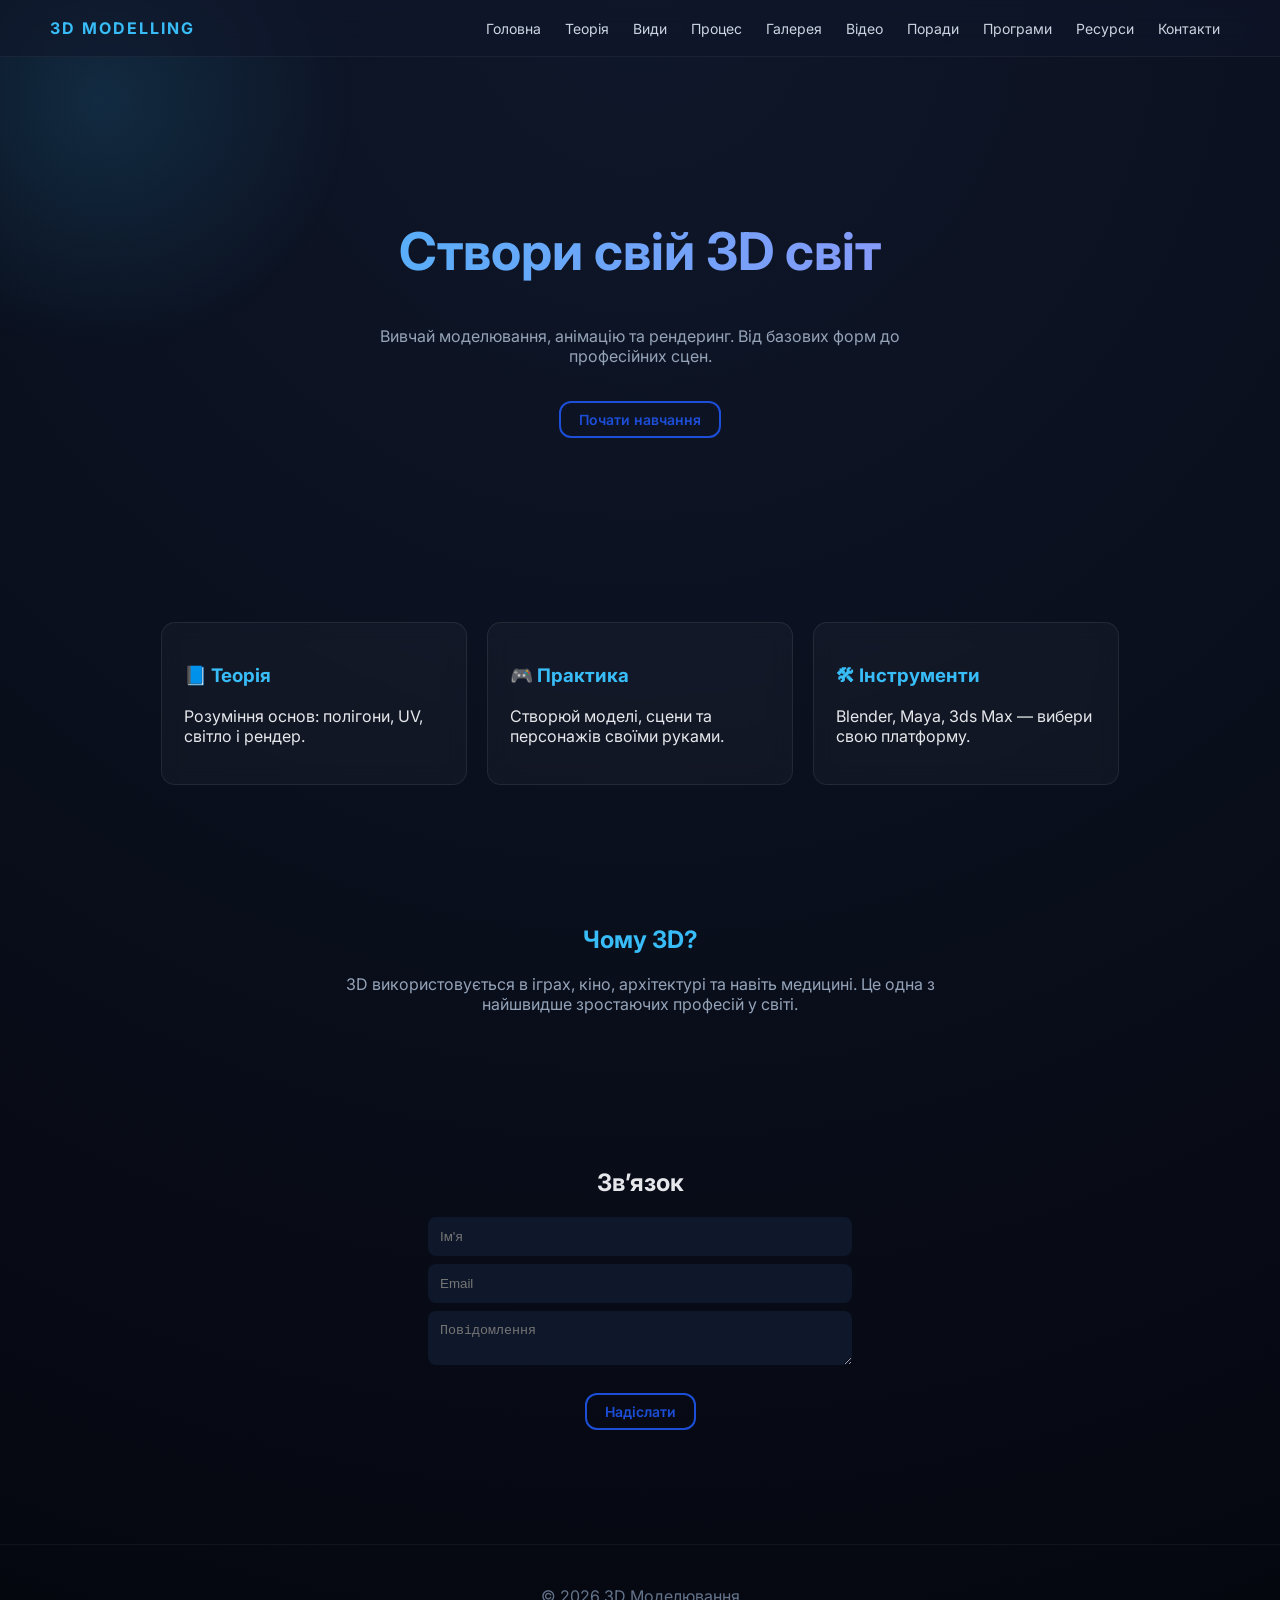
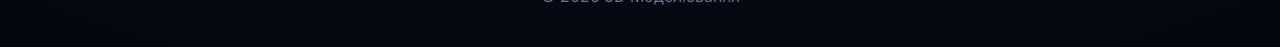
==== index.html @ 06ac2117 "Add files via upload" ====
<!DOCTYPE html>
<html lang="uk">

<head>
<link rel="preconnect" href="https://fonts.googleapis.com">
<link rel="preconnect" href="https://fonts.gstatic.com" crossorigin>
<link href="https://fonts.googleapis.com/css2?family=Inter:wght@400;500;600;700&display=swap" rel="stylesheet">
  <meta charset="UTF-8">
  <meta name="viewport" content="width=device-width, initial-scale=1.0">
  <title>3D Моделювання</title>
  <link rel="stylesheet" href="style.css">
</head>

<body>

<header>
  <div class="logo">3D MODELLING</div>

  <nav>
    <a href="index.html">Головна</a>
    <a href="theory.html">Теорія</a>
    <a href="types.html">Види</a>
    <a href="process.html">Процес</a>
    <a href="gallery.html">Галерея</a>
    <a href="video.html">Відео</a>
    <a href="tips.html">Поради</a>
    <a href="tools.html">Програми</a>
    <a href="resources.html">Ресурси</a>
    <a href="contact.html">Контакти</a>
  </nav>
</header>

<!-- HERO -->
<section class="hero">
  <h1>Створи свій 3D світ</h1>
  <p>Вивчай моделювання, анімацію та рендеринг. Від базових форм до професійних сцен.</p>
  <a class="btn-outline btn-small" href="theory.html">Почати навчання</a>
</section>

<!-- FEATURES -->
<section class="cards">

  <div class="info-card">
    <h3>📘 Теорія</h3>
    <p>Розуміння основ: полігони, UV, світло і рендер.</p>
  </div>

  <div class="info-card">
    <h3>🎮 Практика</h3>
    <p>Створюй моделі, сцени та персонажів своїми руками.</p>
  </div>

  <div class="info-card">
    <h3>🛠 Інструменти</h3>
    <p>Blender, Maya, 3ds Max — вибери свою платформу.</p>
  </div>

</section>

<!-- MINI INFO SECTION -->
<section class="hero" style="padding: 60px 20px;">
  <h2 style="color:#38bdf8;">Чому 3D?</h2>
  <p>3D використовується в іграх, кіно, архітектурі та навіть медицині. Це одна з найшвидше зростаючих професій у світі.</p>
</section>

<!-- CONTACT -->
<section class="contact">
  <h2>Зв’язок</h2>

  <form>
    <input type="text" placeholder="Ім'я">
    <input type="email" placeholder="Email">
    <textarea placeholder="Повідомлення"></textarea>
     <a class="btn-outline btn-small">Надіслати</a>
  </form>
</section>

<footer>
  <p>© 2026 3D Моделювання</p>
</footer>

</body>
</html>
---- style.css ----
/* ========== GLOBAL ========== */
body {
  margin: 0;
  font-family: 'Inter', sans-serif;
  background: radial-gradient(circle at top, #0f172a, #05070f);
  color: #e5e7eb;
  overflow-x: hidden;
}

/* subtle glow background */
body::before {
  content: "";
  position: fixed;
  width: 600px;
  height: 600px;
  background: radial-gradient(circle, rgba(56,189,248,0.15), transparent 60%);
  top: -200px;
  left: -200px;
  z-index: -1;
}

/* ========== HEADER ========== */
header {
  display: flex;
  justify-content: space-between;
  align-items: center;
  padding: 18px 50px;
  background: rgba(15, 23, 42, 0.6);
  backdrop-filter: blur(12px);
  position: sticky;
  top: 0;
  z-index: 100;
  border-bottom: 1px solid rgba(255,255,255,0.05);
}

.logo {
  font-weight: 700;
  letter-spacing: 2px;
  color: #38bdf8;
}

nav a {
  margin: 0 10px;
  color: #cbd5e1;
  text-decoration: none;
  font-size: 14px;
  transition: 0.3s;
}

nav a:hover {
  color: #38bdf8;
}

/* ========== HERO ========== */
.hero {
  text-align: center;
  padding: 120px 20px;
}

.hero h1 {
  font-size: 52px;
  background: linear-gradient(90deg, #38bdf8, #a78bfa);
  -webkit-background-clip: text;
  -webkit-text-fill-color: transparent;
}

.hero p {
  max-width: 600px;
  margin: 15px auto;
  color: #94a3b8;
}

/* ========== BUTTON ========== */
.btn-outline {
  display: inline-block;
  margin-top: 20px;
  padding: 12px 28px;
  border: 2px solid #1d4ed8;
  color: #1d4ed8;
  text-decoration: none;
  border-radius: 12px;
  font-weight: 600;
  transition: 0.3s;
  position: relative;
  overflow: hidden;
}

.btn-outline:hover {
  background: #1d4ed8;
  color: white;
  transform: translateY(-3px);
  box-shadow: 0 0 25px rgba(29,78,216,0.4);
}

/* smaller button */
.btn-small {
  padding: 8px 18px;
  font-size: 14px;
}

/* ========== CARDS ========== */
.cards {
  display: flex;
  justify-content: center;
  gap: 20px;
  flex-wrap: wrap;
  padding: 60px 20px;
}

.info-card {
  width: 260px;
  padding: 22px;
  border-radius: 14px;
  background: rgba(255,255,255,0.03);
  border: 1px solid rgba(255,255,255,0.08);
  backdrop-filter: blur(10px);
  transition: 0.3s;
}

.info-card:hover {
  transform: translateY(-8px);
  border-color: #38bdf8;
  box-shadow: 0 10px 30px rgba(56,189,248,0.15);
}

.info-card h3, .info-card h4 {
  color: #38bdf8;
}

/* ========== CONTACT ========== */
.contact {
  text-align: center;
  padding: 60px 20px;
}

input, textarea {
  width: 100%;
  max-width: 400px;
  margin: 8px auto;
  display: block;
  padding: 12px;
  border-radius: 8px;
  border: none;
  background: #0f172a;
  color: white;
}

/* ========== FOOTER ========== */
footer {
  text-align: center;
  padding: 25px;
  color: #64748b;
  border-top: 1px solid rgba(255,255,255,0.05);
  margin-top: 50px;
}
/* ===== TIMELINE PROCESS ===== */
.timeline {
  max-width: 800px;
  margin: auto;
  position: relative;
}

/* line */
.timeline::before {
  content: "";
  position: absolute;
  left: 20px;
  top: 0;
  bottom: 0;
  width: 2px;
  background: rgba(56,189,248,0.2);
}

.step {
  display: flex;
  gap: 20px;
  padding: 20px 0;
  position: relative;
  padding-left: 60px;
}

/* circle number */
.step span {
  position: absolute;
  left: 0;
  width: 40px;
  height: 40px;
  border-radius: 50%;
  background: rgba(56,189,248,0.1);
  border: 1px solid #38bdf8;
  display: flex;
  align-items: center;
  justify-content: center;
  color: #38bdf8;
  font-weight: 700;
}

/* card hover */
.step div {
  background: rgba(255,255,255,0.03);
  padding: 15px 18px;
  border-radius: 12px;
  border: 1px solid rgba(255,255,255,0.08);
  transition: 0.3s;
  width: 100%;
}

.step div:hover {
  transform: translateX(6px);
  border-color: #38bdf8;
  box-shadow: 0 10px 25px rgba(56,189,248,0.1);
}

.step h4 {
  margin: 0 0 5px 0;
  color: #38bdf8;
}
/* ===== COURSE ROADMAP ===== */

.course {
  max-width: 900px;
  margin: auto;
  padding: 60px 20px;
}

.course-title {
  text-align: center;
  font-size: 34px;
  color: #38bdf8;
}

.course-subtitle {
  text-align: center;
  color: #94a3b8;
  margin-bottom: 40px;
}

/* LINE */
.course-list {
  position: relative;
  margin-left: 20px;
}

.course-list::before {
  content: "";
  position: absolute;
  left: 18px;
  top: 0;
  bottom: 0;
  width: 2px;
  background: rgba(56,189,248,0.15);
}

/* ITEM */
.course-item {
  position: relative;
  margin-bottom: 18px;
  padding-left: 50px;
  cursor: pointer;
}

/* DOT */
.course-head span {
  position: absolute;
  left: 0;
  top: 5px;
  width: 36px;
  height: 36px;
  border-radius: 50%;
  background: rgba(56,189,248,0.1);
  border: 1px solid #38bdf8;
  display: flex;
  align-items: center;
  justify-content: center;
  font-weight: 700;
  color: #38bdf8;
}

/* HEADER */
.course-head {
  display: flex;
  align-items: center;
  gap: 10px;
}

.course-head h3 {
  margin: 0;
  font-size: 18px;
  color: #cbd5e1;
  transition: 0.3s;
}

/* BODY */
.course-body {
  max-height: 0;
  overflow: hidden;
  transition: 0.4s ease;
  color: #94a3b8;
  padding-left: 4px;
}

/* ACTIVE */
.course-item.active .course-body {
  max-height: 120px;
  margin-top: 8px;
}

.course-item.active .course-head h3 {
  color: #ffffff;
}

/* hover */
.course-item:hover .course-head h3 {
  color: #38bdf8;
}
/* ===== MODERN GALLERY ===== */

.gallery-modern {
  max-width: 1100px;
  margin: auto;
  padding: 30px;
}

/* GRID like ArtStation */
.grid {
  display: grid;
  grid-template-columns: repeat(3, 1fr);
  grid-auto-rows: 220px;
  gap: 16px;
}

/* ITEMS */
.item {
  position: relative;
  overflow: hidden;
  border-radius: 14px;
  cursor: pointer;
  border: 1px solid rgba(255,255,255,0.08);
  transition: 0.3s;
}

.item img {
  width: 100%;
  height: 100%;
  object-fit: cover;
  transition: 0.4s;
}

/* hover 3D effect */
.item:hover {
  transform: translateY(-6px) scale(1.02);
  box-shadow: 0 15px 40px rgba(56,189,248,0.15);
  border-color: #38bdf8;
}

.item:hover img {
  transform: scale(1.1);
}

/* caption */
.info {
  position: absolute;
  bottom: 0;
  width: 100%;
  padding: 10px;
  font-size: 13px;
  background: rgba(0,0,0,0.5);
  color: #cbd5e1;
}

/* sizes */
.large {
  grid-column: span 2;
  grid-row: span 2;
}

.tall {
  grid-row: span 2;
}

.wide {
  grid-column: span 2;
}

/* LIGHTBOX upgrade */
.lightbox {
  position: fixed;
  inset: 0;
  background: rgba(0,0,0,0.9);
  display: none;
  justify-content: center;
  align-items: center;
  z-index: 999;
}

.lightbox img {
  max-width: 85%;
  max-height: 85%;
  border-radius: 12px;
}
.gallery-grid{
  display: grid;
  grid-template-columns: repeat(4, 1fr);
  grid-auto-rows: 170px;
  grid-auto-flow: dense; 
}
.grid{
  display: grid;
  grid-template-columns: repeat(3, 1fr);
  grid-auto-rows: 200px;
  gap: 12px;

  grid-auto-flow: dense; 
}
.gallery-header {
  text-align: center;
  padding: 80px 20px 40px;
}

.gallery-header h2 {
  font-size: 42px;
  font-weight: 700;
  background: linear-gradient(90deg, #38bdf8, #a78bfa);
  -webkit-background-clip: text;
  -webkit-text-fill-color: transparent;
  margin-bottom: 10px;
}

.gallery-header p {
  color: #94a3b8;
  font-size: 16px;
  max-width: 600px;
  margin: 0 auto;
  line-height: 1.5;
}
.tips-grid {
  display: grid;
  grid-template-columns: repeat(auto-fit, minmax(220px, 1fr));
  gap: 20px;
  padding: 40px;
}

.tip-card {
  position: relative;
  padding: 20px;
  border-radius: 16px;
  background: rgba(255,255,255,0.03);
  border: 1px solid rgba(255,255,255,0.08);
  cursor: pointer;
  transition: 0.4s;
  overflow: hidden;
}

.tip-card span {
  font-size: 12px;
  color: #38bdf8;
}

.tip-card h3 {
  margin-top: 10px;
  color: #38bdf8;
}

.tip-content {
  max-height: 0;
  overflow: hidden;
  transition: 0.4s;
  color: #94a3b8;
}

/* ACTIVE STATE */
.tip-card.active {
  transform: scale(1.05);
  border-color: #38bdf8;
  box-shadow: 0 0 30px rgba(56,189,248,0.2);
}

.tip-card.active .tip-content {
  max-height: 200px;
  margin-top: 10px;
}
.tips-grid {
  display: grid;
  grid-template-columns: repeat(auto-fit, minmax(230px, 1fr));
  gap: 20px;
  padding: 40px;
}

.tip-card {
  padding: 20px;
  border-radius: 16px;
  background: rgba(255,255,255,0.03);
  border: 1px solid rgba(255,255,255,0.08);
  cursor: pointer;
  transition: 0.4s;
}

.tip-card span {
  font-size: 12px;
  color: #38bdf8;
}

.tip-card h3 {
  margin-top: 10px;
  color: #38bdf8;
}

.tip-content {
  max-height: 0;
  overflow: hidden;
  transition: 0.4s;
  color: #94a3b8;
}

.tip-card.active {
  transform: scale(1.05);
  box-shadow: 0 0 30px rgba(56,189,248,0.2);
}

.tip-card.active .tip-content {
  max-height: 200px;
  margin-top: 10px;
}

/* PROGRESS */
.progress-box {
  margin-top: 20px;
}

.progress-bar {
  width: 200px;
  height: 6px;
  background: #1e293b;
  border-radius: 10px;
  margin: 10px auto;
  overflow: hidden;
}

#progressFill {
  height: 100%;
  width: 0;
  background: linear-gradient(90deg,#38bdf8,#a78bfa);
  transition: 0.4s;
}
.tools-grid {
  display: grid;
  grid-template-columns: repeat(auto-fit, minmax(260px, 1fr));
  gap: 25px;
  padding: 40px;
}

.tool-card {
  background: rgba(255,255,255,0.03);
  border-radius: 16px;
  overflow: hidden;
  border: 1px solid rgba(255,255,255,0.08);
  transition: 0.4s;
}

.tool-card img {
  width: 100%;
  height: 180px;
  object-fit: cover;
}

.tool-card:hover {
  transform: translateY(-8px);
  box-shadow: 0 10px 30px rgba(56,189,248,0.2);
}

.tool-content {
  padding: 20px;
}

.tags span {
  font-size: 12px;
  background: #0f172a;
  padding: 4px 8px;
  border-radius: 6px;
  margin-right: 5px;
}

/* FILTERS */
.filters {
  text-align: center;
  margin-top: 20px;
}

.filters button {
  margin: 5px;
  padding: 8px 16px;
  border: 1px solid #38bdf8;
  background: transparent;
  color: #38bdf8;
  border-radius: 10px;
  cursor: pointer;
}

.filters button:hover {
  background: #38bdf8;
  color: black;
}
/* SEARCH */
#searchInput {
  margin-top: 20px;
  padding: 12px;
  width: 250px;
  border-radius: 10px;
  border: none;
  background: #0f172a;
  color: white;
}

/* SECTIONS */
.resource-section {
  padding: 40px;
}

.resource-section h2 {
  margin-bottom: 20px;
  color: #38bdf8;
}

/* GRID */
.resource-grid {
  display: grid;
  grid-template-columns: repeat(auto-fit, minmax(220px, 1fr));
  gap: 20px;
}

/* CARD */
.resource-card {
  padding: 20px;
  border-radius: 14px;
  background: rgba(255,255,255,0.03);
  border: 1px solid rgba(255,255,255,0.08);
  transition: 0.3s;
  cursor: pointer;
}

.resource-card:hover {
  transform: translateY(-6px);
  border-color: #38bdf8;
  box-shadow: 0 10px 25px rgba(56,189,248,0.2);
}

.resource-card h3 {
  color: #38bdf8;
}
.resource-card h3 {
  color: #38bdf8;
  transition: 0.3s;
}

.resource-card:hover h3 {
  color: #60a5fa;
}
/* Убираем стандартный стиль ссылок */
a {
  text-decoration: none;
  color: inherit;
}

/* Убираем фиолетовый после клика */
a:visited {
  color: inherit;
}

/* Убираем синий при клике */
a:active {
  color: inherit;
}
/* CONTACT PAGE */
.contact-modern {
  padding: 60px 20px;
}

/* HERO */
.contact-hero {
  text-align: center;
  margin-bottom: 50px;
}

.contact-hero h1 {
  font-size: 42px;
  background: linear-gradient(90deg,#38bdf8,#a78bfa);
  -webkit-background-clip: text;
  -webkit-text-fill-color: transparent;
}

.contact-hero p {
  color: #94a3b8;
}

/* GRID */
.contact-grid {
  display: grid;
  grid-template-columns: 1fr 1fr;
  gap: 30px;
  max-width: 1000px;
  margin: auto;
}

/* CARD */
.contact-card {
  padding: 25px;
  border-radius: 16px;
  background: rgba(255,255,255,0.03);
  border: 1px solid rgba(255,255,255,0.08);
  backdrop-filter: blur(10px);
}

/* EMAIL */
.email {
  margin-top: 10px;
  color: #38bdf8;
  font-weight: 600;
}

/* INPUT */
.input-group {
  position: relative;
  margin: 20px 0;
}

.input-group input,
.input-group textarea {
  width: 100%;
  padding: 12px;
  border-radius: 10px;
  border: none;
  background: #0f172a;
  color: white;
  outline: none;
}

.input-group label {
  position: absolute;
  left: 12px;
  top: 12px;
  color: #94a3b8;
  transition: 0.3s;
  pointer-events: none;
}

/* FLOAT LABEL */
.input-group input:focus + label,
.input-group input:valid + label,
.input-group textarea:focus + label,
.input-group textarea:valid + label {
  top: -10px;
  font-size: 12px;
  color: #38bdf8;
}

/* BUTTON */
.btn-send {
  width: 100%;
  padding: 12px;
  border-radius: 10px;
  border: none;
  background: linear-gradient(90deg,#38bdf8,#6366f1);
  color: white;
  font-weight: 600;
  cursor: pointer;
  transition: 0.3s;
}

.btn-send:hover {
  transform: translateY(-3px);
  box-shadow: 0 10px 25px rgba(56,189,248,0.3);
}

/* SUCCESS */
.success {
  display: none;
  margin-top: 15px;
  color: #22c55e;
}

/* MOBILE */
@media(max-width: 768px){
  .contact-grid {
    grid-template-columns: 1fr;
  }
}
/* HERO PRO */
.process-hero {
  text-align: center;
  padding: 100px 20px;
  position: relative;
}

/* glow background */
.process-hero::before {
  content: "";
  position: absolute;
  width: 500px;
  height: 500px;
  background: radial-gradient(circle, rgba(56,189,248,0.2), transparent 70%);
  top: -150px;
  left: 50%;
  transform: translateX(-50%);
  z-index: -1;
}

/* TITLE */
.process-hero h1 {
  font-size: 56px;
  background: linear-gradient(90deg,#38bdf8,#a78bfa);
  -webkit-background-clip: text;
  -webkit-text-fill-color: transparent;
}

/* TEXT */
.process-hero p {
  color: #94a3b8;
  margin-top: 10px;
}

/* STEPS LINE */
.hero-steps {
  margin-top: 25px;
  display: flex;
  justify-content: center;
  gap: 10px;
  flex-wrap: wrap;
  font-size: 14px;
  color: #38bdf8;
}

.hero-steps span {
  padding: 6px 12px;
  border-radius: 8px;
  background: rgba(56,189,248,0.1);
  border: 1px solid rgba(56,189,248,0.3);
}
.process-hero {
  text-align: center;
  padding: 100px 20px;
  position: relative;
}

.process-hero::before {
  content: "";
  position: absolute;
  width: 500px;
  height: 500px;
  background: radial-gradient(circle, rgba(56,189,248,0.2), transparent 70%);
  top: -150px;
  left: 50%;
  transform: translateX(-50%);
  z-index: -1;
}

.process-hero h1 {
  font-size: 56px;
  background: linear-gradient(90deg,#38bdf8,#a78bfa);
  -webkit-background-clip: text;
  -webkit-text-fill-color: transparent;
}

.process-hero p {
  color: #94a3b8;
}

.hero-steps {
  margin-top: 25px;
  display: flex;
  justify-content: center;
  gap: 10px;
  flex-wrap: wrap;
  font-size: 14px;
  color: #38bdf8;
}

.hero-steps span {
  padding: 6px 12px;
  border-radius: 8px;
  background: rgba(56,189,248,0.1);
  border: 1px solid rgba(56,189,248,0.3);
}
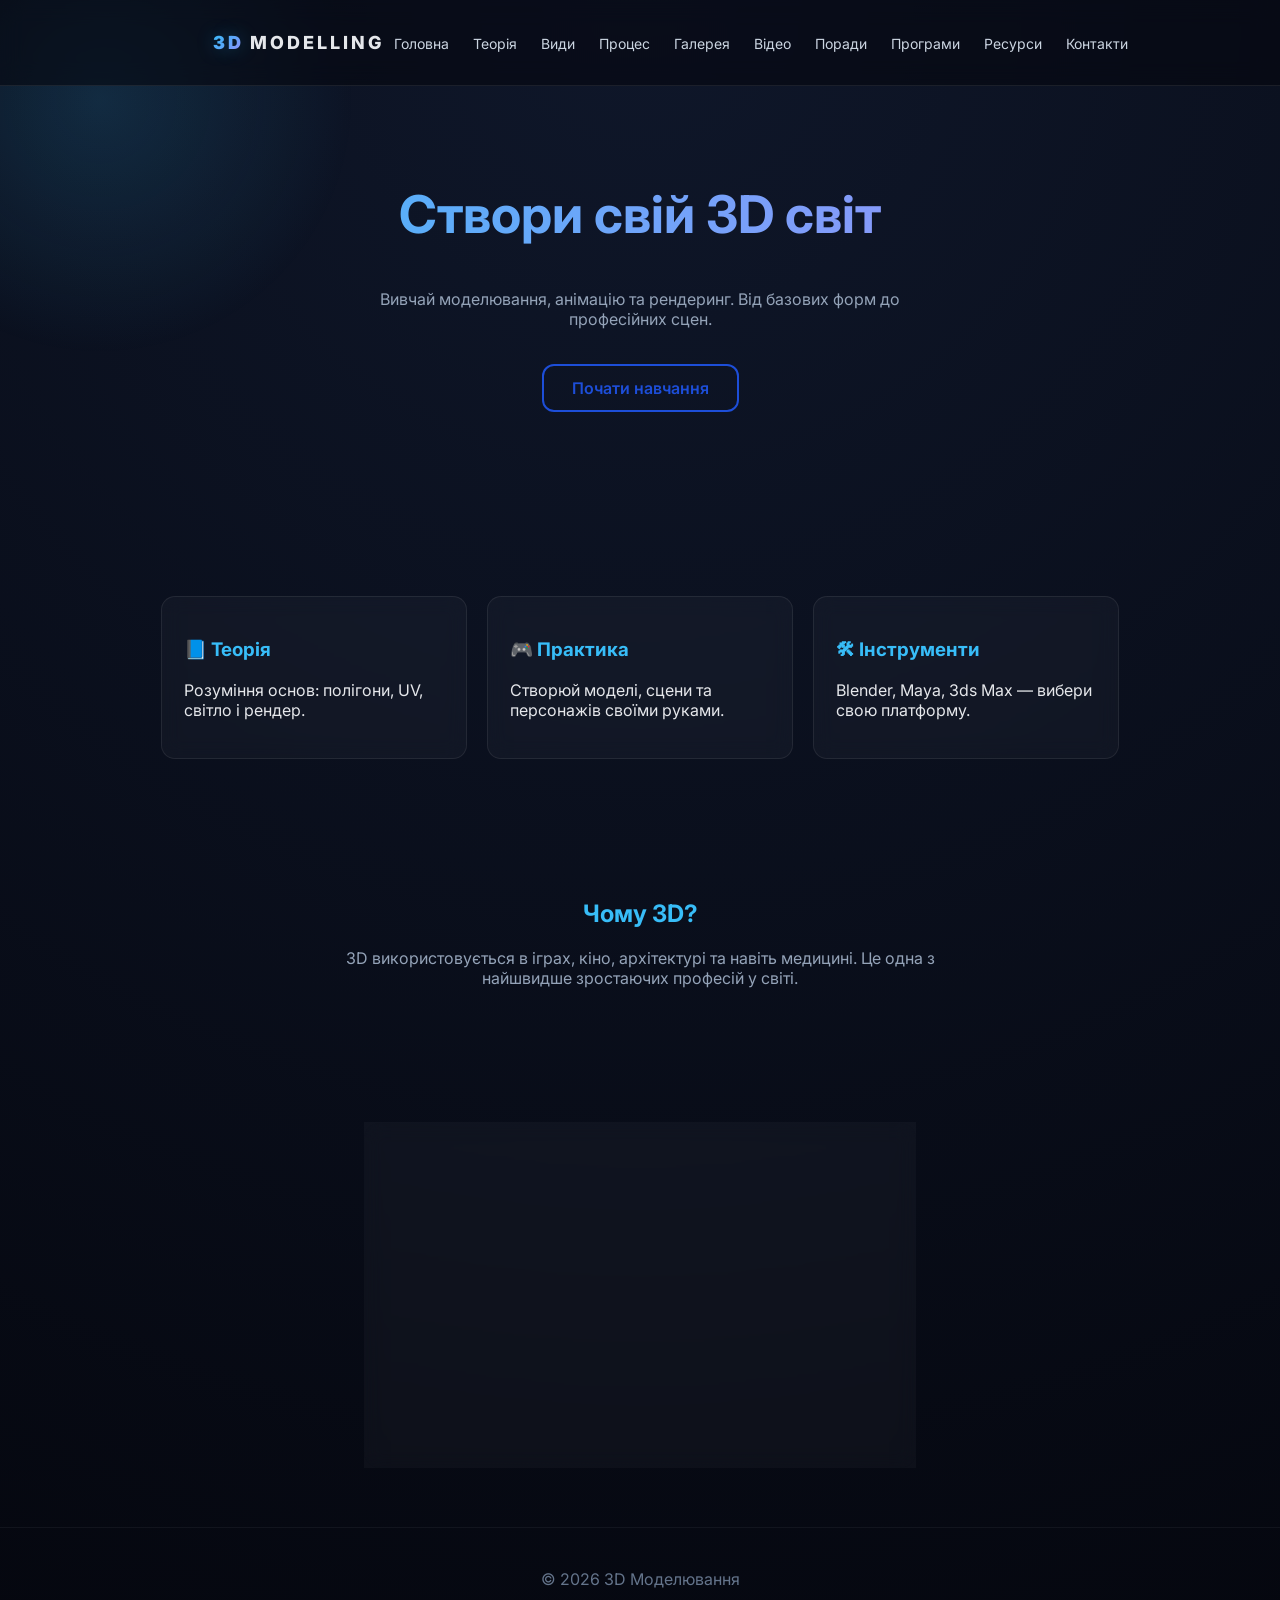
==== commit 82f5bbc9: "Add files via upload" ====
--- a/index.html
+++ b/index.html
@@ -5,36 +5,45 @@
 <link rel="preconnect" href="https://fonts.googleapis.com">
 <link rel="preconnect" href="https://fonts.gstatic.com" crossorigin>
 <link href="https://fonts.googleapis.com/css2?family=Inter:wght@400;500;600;700&display=swap" rel="stylesheet">
-  <meta charset="UTF-8">
-  <meta name="viewport" content="width=device-width, initial-scale=1.0">
-  <title>3D Моделювання</title>
-  <link rel="stylesheet" href="style.css">
+
+<meta charset="UTF-8">
+<meta name="viewport" content="width=device-width, initial-scale=1.0">
+<title>3D Моделювання</title>
+<link rel="stylesheet" href="style.css">
 </head>
 
 <body>
 
-<header>
-  <div class="logo">3D MODELLING</div>
+<header class="header">
+  <div class="container">
 
-  <nav>
-    <a href="index.html">Головна</a>
-    <a href="theory.html">Теорія</a>
-    <a href="types.html">Види</a>
-    <a href="process.html">Процес</a>
-    <a href="gallery.html">Галерея</a>
-    <a href="video.html">Відео</a>
-    <a href="tips.html">Поради</a>
-    <a href="tools.html">Програми</a>
-    <a href="resources.html">Ресурси</a>
-    <a href="contact.html">Контакти</a>
-  </nav>
+    <div class="logo">
+      <span>3D</span> MODELLING
+    </div>
+
+    <nav class="nav">
+      <a href="index.html">Головна</a>
+      <a href="theory.html">Теорія</a>
+      <a href="types.html">Види</a>
+      <a href="process.html">Процес</a>
+      <a href="gallery.html">Галерея</a>
+      <a href="video.html">Відео</a>
+      <a href="tips.html">Поради</a>
+      <a href="tools.html">Програми</a>
+      <a href="resources.html">Ресурси</a>
+      <a href="contact.html">Контакти</a>
+    </nav>
+
+  </div>
 </header>
 
 <!-- HERO -->
 <section class="hero">
-  <h1>Створи свій 3D світ</h1>
-  <p>Вивчай моделювання, анімацію та рендеринг. Від базових форм до професійних сцен.</p>
-  <a class="btn-outline btn-small" href="theory.html">Почати навчання</a>
+  <div class="hero-content">
+    <h1>Створи свій 3D світ</h1>
+    <p>Вивчай моделювання, анімацію та рендеринг. Від базових форм до професійних сцен.</p>
+    <a class="btn-outline" href="theory.html">Почати навчання</a>
+  </div>
 </section>
 
 <!-- FEATURES -->
@@ -63,21 +72,54 @@
   <p>3D використовується в іграх, кіно, архітектурі та навіть медицині. Це одна з найшвидше зростаючих професій у світі.</p>
 </section>
 
-<!-- CONTACT -->
-<section class="contact">
-  <h2>Зв’язок</h2>
+<!-- FORM -->
+    <div class="contact-card">
 
-  <form>
-    <input type="text" placeholder="Ім'я">
-    <input type="email" placeholder="Email">
-    <textarea placeholder="Повідомлення"></textarea>
-     <a class="btn-outline btn-small">Надіслати</a>
-  </form>
-</section>
+      <h3>✍️ Написати повідомлення</h3>
+
+      <form id="contactForm">
+
+        <div class="input-group">
+          <input type="text" required>
+          <label>Ваше ім'я</label>
+        </div>
+
+        <div class="input-group">
+          <input type="email" required>
+          <label>Email</label>
+        </div>
+
+        <div class="input-group">
+          <textarea required></textarea>
+          <label>Повідомлення</label>
+        </div>
+
+        <button type="submit" class="btn-send">
+          Надіслати 🚀
+        </button>
+
+      </form>
+
+      <p id="successMsg" class="success">✔ Повідомлення відправлено!</p>
+
+    </div>
+
+  </div>
+
+</main>
 
 <footer>
   <p>© 2026 3D Моделювання</p>
 </footer>
 
+<script>
+document.getElementById("contactForm").addEventListener("submit", function(e){
+  e.preventDefault();
+
+  document.getElementById("successMsg").style.display = "block";
+  this.reset();
+});
+</script>
+
 </body>
 </html>
--- a/style.css
+++ b/style.css
@@ -879,4 +879,136 @@
   border-radius: 8px;
   background: rgba(56,189,248,0.1);
   border: 1px solid rgba(56,189,248,0.3);
-}+}
+/* HEADER */
+.header {
+  position: fixed;
+  top: 0;
+  left: 0;
+  width: 100%;
+  background: rgba(5, 7, 15, 0.6);
+  backdrop-filter: blur(12px);
+  border-bottom: 1px solid rgba(255,255,255,0.08);
+  z-index: 1000;
+}
+
+.container {
+  max-width: 1200px;
+  margin: auto;
+  padding: 14px 20px;
+  display: flex;
+  align-items: center;
+  justify-content: space-between;
+}
+
+/* ===== IMPROVED LOGO ===== */
+.logo {
+  font-weight: 800;
+  letter-spacing: 3px;
+  font-size: 18px;
+  display: flex;
+  align-items: center;
+  gap: 6px;
+
+  cursor: default;
+  transition: 0.4s ease;
+}
+
+/* "3D" часть */
+.logo span {
+  background: linear-gradient(135deg, #38bdf8, #60a5fa, #a78bfa);
+  -webkit-background-clip: text;
+  -webkit-text-fill-color: transparent;
+
+  font-weight: 900;
+  text-shadow: 0 0 18px rgba(56, 189, 248, 0.35);
+
+  transition: 0.4s ease;
+}
+
+/* MODELLING (вторая часть текста) */
+.logo {
+  color: #e5e7eb;
+}
+
+/* hover эффект */
+.logo:hover span {
+  transform: translateY(-1px) scale(1.08);
+  text-shadow: 0 0 30px rgba(56, 189, 248, 0.6);
+}
+
+/* лёгкое “дыхание” логотипа */
+@keyframes logoGlow {
+  0% { filter: drop-shadow(0 0 6px rgba(56,189,248,0.2)); }
+  50% { filter: drop-shadow(0 0 14px rgba(56,189,248,0.4)); }
+  100% { filter: drop-shadow(0 0 6px rgba(56,189,248,0.2)); }
+}
+
+.logo {
+  animation: logoGlow 3s infinite ease-in-out;
+}/* BUTTON */
+.btn {
+  padding: 8px 14px;
+  background: #38bdf8;
+  color: #000;
+  border-radius: 8px;
+  text-decoration: none;
+  font-weight: 600;
+  transition: 0.3s;
+}
+
+.btn:hover {
+  background: #0ea5e9;
+}
+
+/* HERO FIX (чтобы не перекрывался header) */
+.hero {
+  padding-top: 140px;
+  text-align: center;
+}
+.nav a {
+  position: relative;
+  color: #cbd5e1;
+  text-decoration: none;
+  font-size: 14px;
+  padding: 6px 0;
+  transition: 0.3s ease;
+}
+
+/* линия снизу (изначально скрыта) */
+.nav a::after {
+  content: "";
+  position: absolute;
+  left: 0;
+  bottom: -4px;
+  width: 0%;
+  height: 2px;
+  background: #38bdf8;
+  transition: width 0.3s ease;
+  border-radius: 2px;
+}
+
+/* hover эффект */
+.nav a:hover {
+  color: #38bdf8;
+  transform: translateY(-2px);
+}
+
+.nav a:hover::after {
+  width: 100%;
+}
+.header .container {
+  padding-left: 150px;
+  padding-right: 180px;
+}
+.contact-card {
+  max-width: 500px;
+  width: 100%;
+  margin: 60px auto; /* центр по горизонтали */
+  padding: 25px;
+
+  border-radius: 16px;
+  background: rgba(255,255,255,0.03);
+  border: 1px solid rgba(255,255,255,0.08);
+  backdrop-filter: blur(10px);
+}
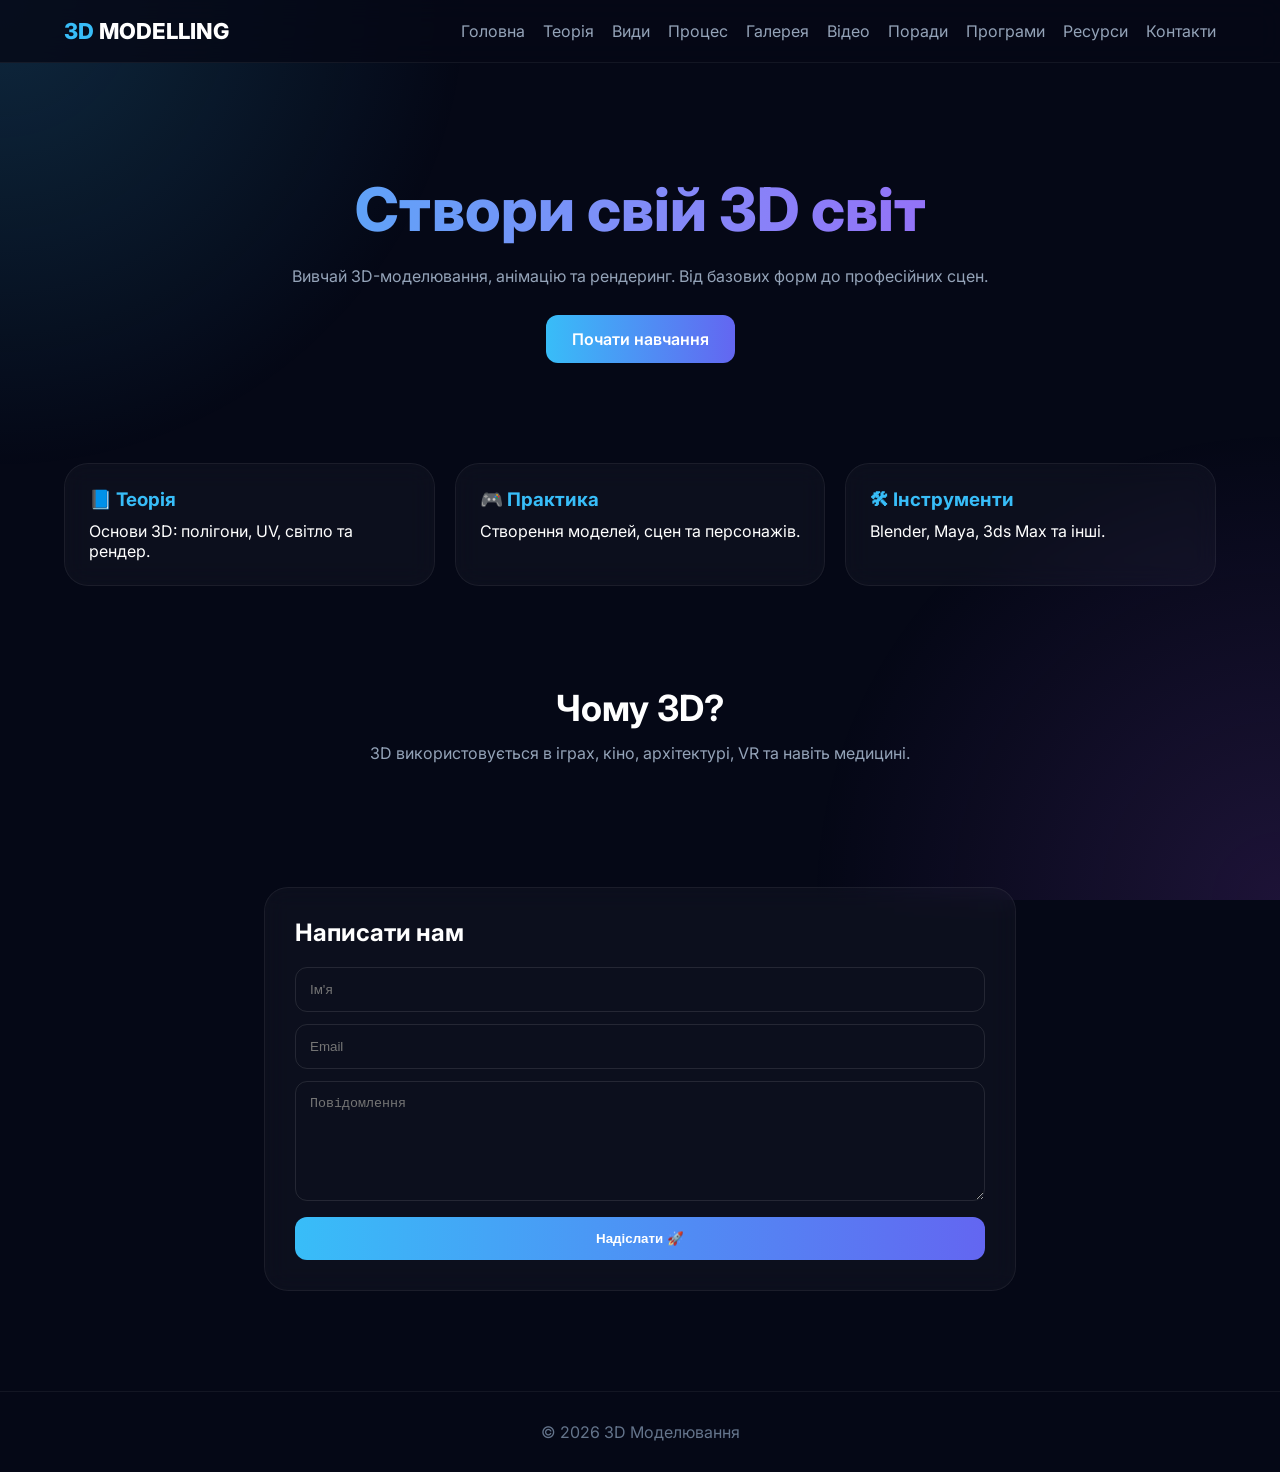
==== commit b9aa710a: "Add files via upload" ====
--- a/index.html
+++ b/index.html
@@ -2,24 +2,320 @@
 <html lang="uk">
 
 <head>
+<meta charset="UTF-8">
+<meta name="viewport" content="width=device-width, initial-scale=1.0">
+
+<title>3D Моделювання</title>
+
 <link rel="preconnect" href="https://fonts.googleapis.com">
 <link rel="preconnect" href="https://fonts.gstatic.com" crossorigin>
-<link href="https://fonts.googleapis.com/css2?family=Inter:wght@400;500;600;700&display=swap" rel="stylesheet">
-
-<meta charset="UTF-8">
-<meta name="viewport" content="width=device-width, initial-scale=1.0">
-<title>3D Моделювання</title>
-<link rel="stylesheet" href="style.css">
+
+<link href="https://fonts.googleapis.com/css2?family=Inter:wght@400;500;600;700;800&display=swap" rel="stylesheet">
+
+<style>
+
+/* ================= RESET ================= */
+*{
+  margin:0;
+  padding:0;
+  box-sizing:border-box;
+}
+
+body{
+  font-family:'Inter',sans-serif;
+  background:#050816;
+  color:white;
+  overflow-x:hidden;
+}
+
+/* background glow */
+body::before{
+  content:"";
+  position:fixed;
+  inset:0;
+  background:
+  radial-gradient(circle at top left, rgba(56,189,248,.18), transparent 30%),
+  radial-gradient(circle at bottom right, rgba(168,85,247,.15), transparent 30%);
+  z-index:-1;
+}
+
+/* ================= HEADER ================= */
+
+.header{
+  position:sticky;
+  top:0;
+  z-index:1000;
+
+  background:rgba(5,8,22,.8);
+  backdrop-filter:blur(14px);
+
+  border-bottom:1px solid rgba(255,255,255,.06);
+}
+
+.container{
+  max-width:1200px;
+  margin:auto;
+
+  display:flex;
+  justify-content:space-between;
+  align-items:center;
+
+  padding:18px 24px;
+}
+
+.logo{
+  font-size:22px;
+  font-weight:800;
+}
+
+.logo span{
+  color:#38bdf8;
+}
+
+/* NAV */
+.nav{
+  display:flex;
+  gap:18px;
+}
+
+.nav a{
+  color:#94a3b8;
+  text-decoration:none;
+  transition:.3s;
+}
+
+.nav a:hover{
+  color:white;
+}
+
+/* BURGER */
+.burger{
+  display:none;
+  font-size:30px;
+  cursor:pointer;
+}
+
+/* MOBILE MENU */
+.mobile-menu{
+  position:absolute;
+  top:100%;
+  left:0;
+  width:100%;
+
+  background:#0b1120;
+  display:flex;
+  flex-direction:column;
+
+  max-height:0;
+  overflow:hidden;
+
+  transition:.4s;
+}
+
+.mobile-menu.active{
+  max-height:500px;
+}
+
+.mobile-menu a{
+  padding:15px 20px;
+  border-top:1px solid rgba(255,255,255,.05);
+  color:#cbd5e1;
+  text-decoration:none;
+}
+
+/* ================= HERO ================= */
+
+.hero{
+  text-align:center;
+  padding:110px 20px 60px;
+}
+
+.hero h1{
+  font-size:60px;
+  font-weight:800;
+
+  background:linear-gradient(90deg,#38bdf8,#818cf8,#a855f7);
+  -webkit-background-clip:text;
+  -webkit-text-fill-color:transparent;
+}
+
+.hero p{
+  margin-top:18px;
+  color:#94a3b8;
+  max-width:700px;
+  margin-inline:auto;
+  line-height:1.7;
+}
+
+.btn{
+  display:inline-block;
+  margin-top:25px;
+
+  padding:14px 26px;
+  border-radius:12px;
+
+  background:linear-gradient(90deg,#38bdf8,#6366f1);
+  color:white;
+  text-decoration:none;
+
+  font-weight:600;
+  transition:.3s;
+}
+
+.btn:hover{
+  transform:scale(1.05);
+}
+
+/* ================= CARDS ================= */
+
+.cards{
+  max-width:1200px;
+  margin:auto;
+
+  display:grid;
+  grid-template-columns:repeat(3,1fr);
+  gap:20px;
+
+  padding:40px 24px;
+}
+
+.card{
+  background:rgba(255,255,255,.03);
+  border:1px solid rgba(255,255,255,.06);
+
+  border-radius:24px;
+  padding:24px;
+
+  backdrop-filter:blur(12px);
+
+  transition:.3s;
+}
+
+.card:hover{
+  transform:translateY(-5px);
+}
+
+.card h3{
+  margin-bottom:10px;
+  color:#38bdf8;
+}
+
+/* ================= INFO ================= */
+
+.info{
+  text-align:center;
+  padding:60px 20px;
+}
+
+.info h2{
+  font-size:36px;
+  margin-bottom:10px;
+}
+
+.info p{
+  color:#94a3b8;
+  max-width:700px;
+  margin:auto;
+  line-height:1.7;
+}
+
+/* ================= CONTACT ================= */
+
+.contact{
+  max-width:800px;
+  margin:auto;
+  padding:60px 24px;
+}
+
+.form{
+  background:rgba(255,255,255,.03);
+  border:1px solid rgba(255,255,255,.06);
+
+  padding:30px;
+  border-radius:24px;
+
+  backdrop-filter:blur(12px);
+}
+
+.input{
+  width:100%;
+  padding:14px;
+
+  margin-bottom:12px;
+
+  border-radius:12px;
+  border:1px solid rgba(255,255,255,.1);
+
+  background:transparent;
+  color:white;
+}
+
+textarea{
+  min-height:120px;
+}
+
+.send{
+  width:100%;
+  padding:14px;
+
+  border:none;
+  border-radius:12px;
+
+  background:linear-gradient(90deg,#38bdf8,#6366f1);
+  color:white;
+
+  font-weight:600;
+
+  cursor:pointer;
+}
+
+/* ================= FOOTER ================= */
+
+footer{
+  text-align:center;
+  padding:30px;
+  color:#64748b;
+  border-top:1px solid rgba(255,255,255,.06);
+  margin-top:40px;
+}
+
+/* ================= MOBILE ================= */
+
+@media(max-width:900px){
+
+  .cards{
+    grid-template-columns:1fr;
+  }
+
+}
+
+@media(max-width:768px){
+
+  .nav{
+    display:none;
+  }
+
+  .burger{
+    display:block;
+  }
+
+  .hero h1{
+    font-size:38px;
+  }
+
+}
+
+</style>
 </head>
 
 <body>
 
+<!-- HEADER -->
 <header class="header">
+
   <div class="container">
 
-    <div class="logo">
-      <span>3D</span> MODELLING
-    </div>
+    <div class="logo"><span>3D</span> MODELLING</div>
 
     <nav class="nav">
       <a href="index.html">Головна</a>
@@ -34,92 +330,138 @@
       <a href="contact.html">Контакти</a>
     </nav>
 
+    <div class="burger" onclick="toggleMenu()">☰</div>
+
   </div>
+
+  <!-- MOBILE MENU (верхняя шторка как в теории) -->
+  <div class="mobile-menu" id="mobileMenu">
+
+    <a href="index.html">Головна</a>
+    <a href="theory.html">Теорія</a>
+    <a href="types.html">Види</a>
+    <a href="process.html">Процес</a>
+    <a href="gallery.html">Галерея</a>
+    <a href="video.html">Відео</a>
+    <a href="tips.html">Поради</a>
+    <a href="tools.html">Програми</a>
+    <a href="resources.html">Ресурси</a>
+    <a href="contact.html">Контакти</a>
+
+  </div>
+
 </header>
-
 <!-- HERO -->
 <section class="hero">
-  <div class="hero-content">
-    <h1>Створи свій 3D світ</h1>
-    <p>Вивчай моделювання, анімацію та рендеринг. Від базових форм до професійних сцен.</p>
-    <a class="btn-outline" href="theory.html">Почати навчання</a>
-  </div>
+
+<h1>Створи свій 3D світ</h1>
+
+<p>
+Вивчай 3D-моделювання, анімацію та рендеринг.
+Від базових форм до професійних сцен.
+</p>
+
+<a href="theory.html" class="btn">Почати навчання</a>
+
 </section>
 
-<!-- FEATURES -->
+<!-- CARDS -->
 <section class="cards">
 
-  <div class="info-card">
-    <h3>📘 Теорія</h3>
-    <p>Розуміння основ: полігони, UV, світло і рендер.</p>
-  </div>
-
-  <div class="info-card">
-    <h3>🎮 Практика</h3>
-    <p>Створюй моделі, сцени та персонажів своїми руками.</p>
-  </div>
-
-  <div class="info-card">
-    <h3>🛠 Інструменти</h3>
-    <p>Blender, Maya, 3ds Max — вибери свою платформу.</p>
-  </div>
+<div class="card">
+<h3>📘 Теорія</h3>
+<p>Основи 3D: полігони, UV, світло та рендер.</p>
+</div>
+
+<div class="card">
+<h3>🎮 Практика</h3>
+<p>Створення моделей, сцен та персонажів.</p>
+</div>
+
+<div class="card">
+<h3>🛠 Інструменти</h3>
+<p>Blender, Maya, 3ds Max та інші.</p>
+</div>
 
 </section>
 
-<!-- MINI INFO SECTION -->
-<section class="hero" style="padding: 60px 20px;">
-  <h2 style="color:#38bdf8;">Чому 3D?</h2>
-  <p>3D використовується в іграх, кіно, архітектурі та навіть медицині. Це одна з найшвидше зростаючих професій у світі.</p>
+<!-- INFO -->
+<section class="info">
+
+<h2>Чому 3D?</h2>
+
+<p>
+3D використовується в іграх, кіно, архітектурі,
+VR та навіть медицині.
+</p>
+
 </section>
 
-<!-- FORM -->
-    <div class="contact-card">
-
-      <h3>✍️ Написати повідомлення</h3>
-
-      <form id="contactForm">
-
-        <div class="input-group">
-          <input type="text" required>
-          <label>Ваше ім'я</label>
-        </div>
-
-        <div class="input-group">
-          <input type="email" required>
-          <label>Email</label>
-        </div>
-
-        <div class="input-group">
-          <textarea required></textarea>
-          <label>Повідомлення</label>
-        </div>
-
-        <button type="submit" class="btn-send">
-          Надіслати 🚀
-        </button>
-
-      </form>
-
-      <p id="successMsg" class="success">✔ Повідомлення відправлено!</p>
-
-    </div>
-
-  </div>
-
-</main>
-
+<!-- CONTACT -->
+<section class="contact">
+
+<div class="form">
+
+<h2>Написати нам</h2><br>
+
+<form id="contactForm">
+
+<input class="input" type="text" placeholder="Ім'я" required>
+<input class="input" type="email" placeholder="Email" required>
+<textarea class="input" placeholder="Повідомлення" required></textarea>
+
+<button type="submit" class="send">Надіслати 🚀</button>
+
+<p id="successMsg" style="display:none; color:#38bdf8; margin-top:15px;">
+✔ Повідомлення відправлено!
+</p>
+
+</form>
+</div>
+
+</section>
+
+<!-- FOOTER -->
 <footer>
-  <p>© 2026 3D Моделювання</p>
+© 2026 3D Моделювання
 </footer>
 
 <script>
-document.getElementById("contactForm").addEventListener("submit", function(e){
-  e.preventDefault();
-
-  document.getElementById("successMsg").style.display = "block";
-  this.reset();
+
+function toggleMenu(){
+  document.getElementById("mobileMenu").classList.toggle("active");
+}
+
+</script>
+
+</body>
+<script>
+document.addEventListener("DOMContentLoaded", function () {
+
+  const form = document.getElementById("contactForm");
+  const successMsg = document.getElementById("successMsg");
+
+  form.addEventListener("submit", function (e) {
+    e.preventDefault(); // 👈 это БЛОКИРУЕТ обновление страницы
+
+    const name = form.querySelector('input[type="text"]').value.trim();
+    const email = form.querySelector('input[type="email"]').value.trim();
+    const message = form.querySelector("textarea").value.trim();
+
+    if (!name || !email || !message) {
+      alert("Заповни всі поля");
+      return;
+    }
+
+    successMsg.style.display = "block";
+
+    form.reset();
+
+    setTimeout(() => {
+      successMsg.style.display = "none";
+    }, 3000);
+  });
+
 });
 </script>
-
-</body>
 </html>
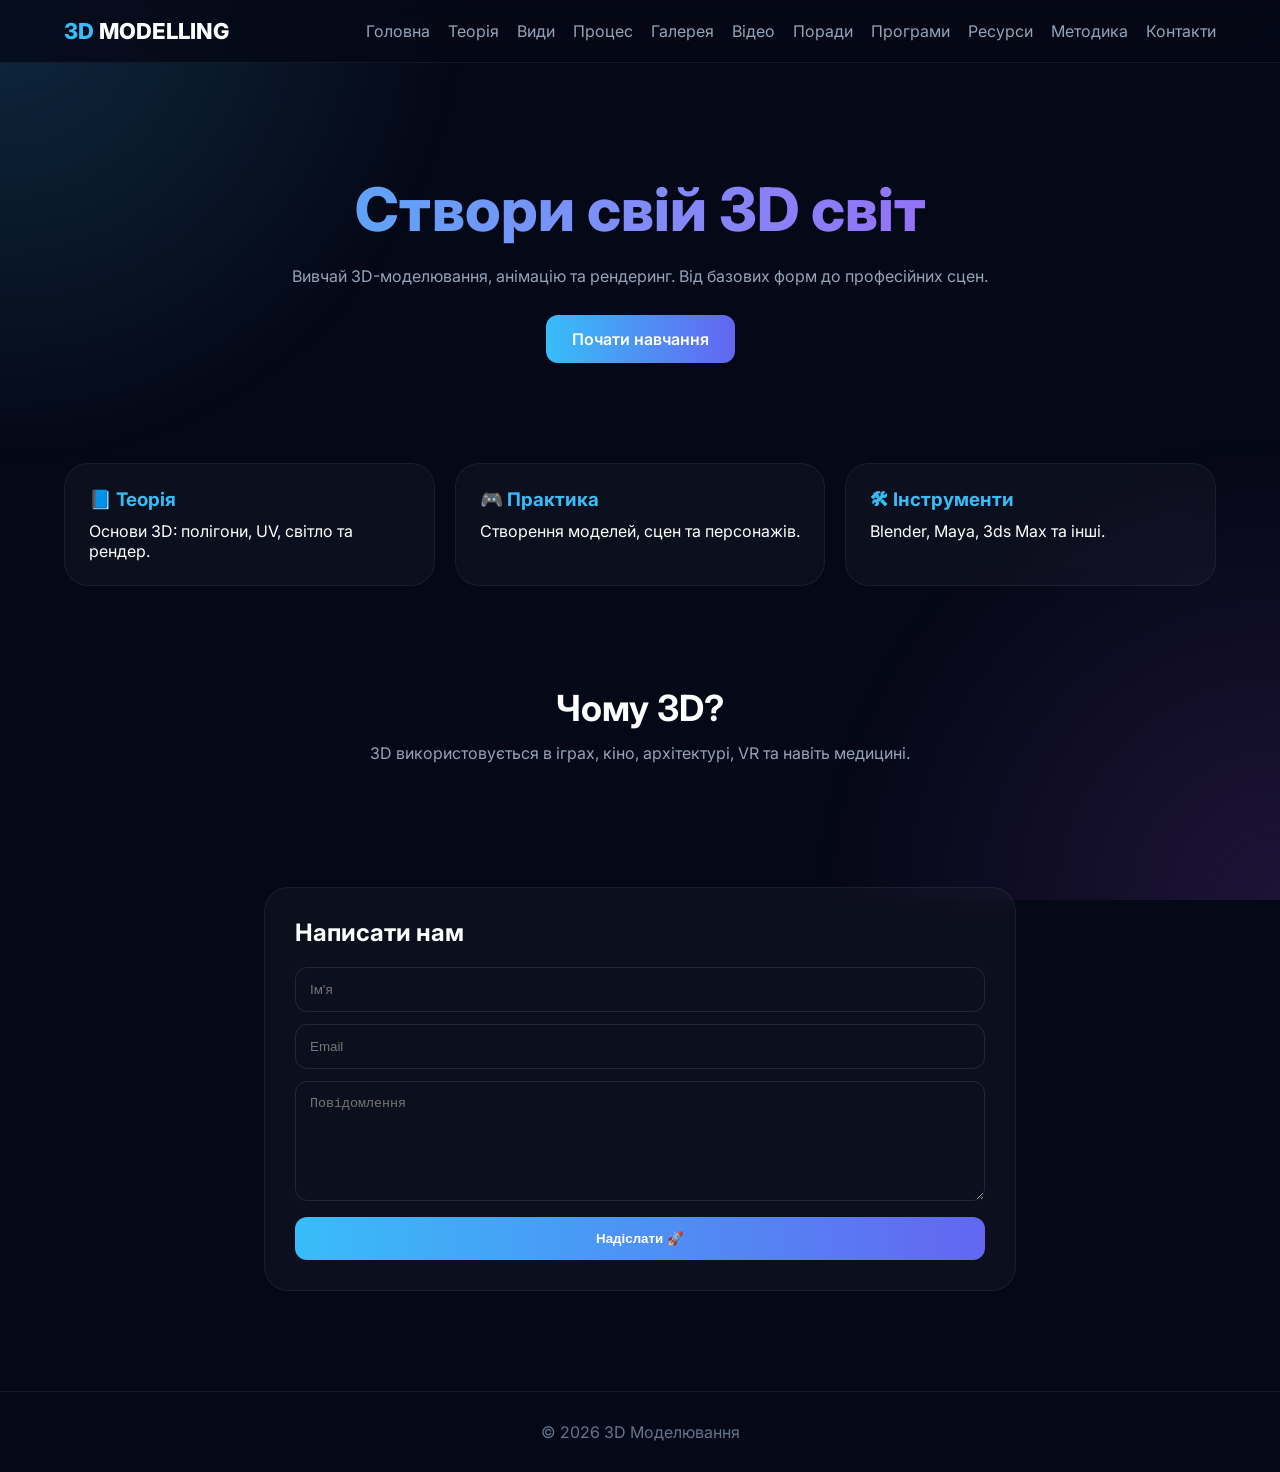
==== commit fb22653a: "index.html" ====
--- a/index.html
+++ b/index.html
@@ -14,7 +14,7 @@
 
 <style>
 
-/* ================= RESET ================= */
+/* RESET */
 *{
   margin:0;
   padding:0;
@@ -39,7 +39,7 @@
   z-index:-1;
 }
 
-/* ================= HEADER ================= */
+/* HEADER */
 
 .header{
   position:sticky;
@@ -123,7 +123,7 @@
   text-decoration:none;
 }
 
-/* ================= HERO ================= */
+/* HERO */
 
 .hero{
   text-align:center;
@@ -166,7 +166,7 @@
   transform:scale(1.05);
 }
 
-/* ================= CARDS ================= */
+/* CARDS */
 
 .cards{
   max-width:1200px;
@@ -200,7 +200,7 @@
   color:#38bdf8;
 }
 
-/* ================= INFO ================= */
+/* INFO */
 
 .info{
   text-align:center;
@@ -219,7 +219,7 @@
   line-height:1.7;
 }
 
-/* ================= CONTACT ================= */
+/* CONTACT */
 
 .contact{
   max-width:800px;
@@ -269,7 +269,7 @@
   cursor:pointer;
 }
 
-/* ================= FOOTER ================= */
+/* FOOTER */
 
 footer{
   text-align:center;
@@ -279,7 +279,7 @@
   margin-top:40px;
 }
 
-/* ================= MOBILE ================= */
+/* MOBILE */
 
 @media(max-width:900px){
 
@@ -315,7 +315,9 @@
 
   <div class="container">
 
-    <div class="logo"><span>3D</span> MODELLING</div>
+    <div class="logo">
+      <span>3D</span> MODELLING
+    </div>
 
     <nav class="nav">
       <a href="index.html">Головна</a>
@@ -327,6 +329,7 @@
       <a href="tips.html">Поради</a>
       <a href="tools.html">Програми</a>
       <a href="resources.html">Ресурси</a>
+      <a href="guides.html">Методика</a>
       <a href="contact.html">Контакти</a>
     </nav>
 
@@ -334,7 +337,7 @@
 
   </div>
 
-  <!-- MOBILE MENU (верхняя шторка как в теории) -->
+  <!-- MOBILE MENU -->
   <div class="mobile-menu" id="mobileMenu">
 
     <a href="index.html">Головна</a>
@@ -346,6 +349,7 @@
     <a href="tips.html">Поради</a>
     <a href="tools.html">Програми</a>
     <a href="resources.html">Ресурси</a>
+    <a href="guides.html">Методика</a>
     <a href="contact.html">Контакти</a>
 
   </div>
@@ -442,7 +446,7 @@
   const successMsg = document.getElementById("successMsg");
 
   form.addEventListener("submit", function (e) {
-    e.preventDefault(); // 👈 это БЛОКИРУЕТ обновление страницы
+    e.preventDefault(); 
 
     const name = form.querySelector('input[type="text"]').value.trim();
     const email = form.querySelector('input[type="email"]').value.trim();
@@ -464,4 +468,4 @@
 
 });
 </script>
-</html>+</html>
